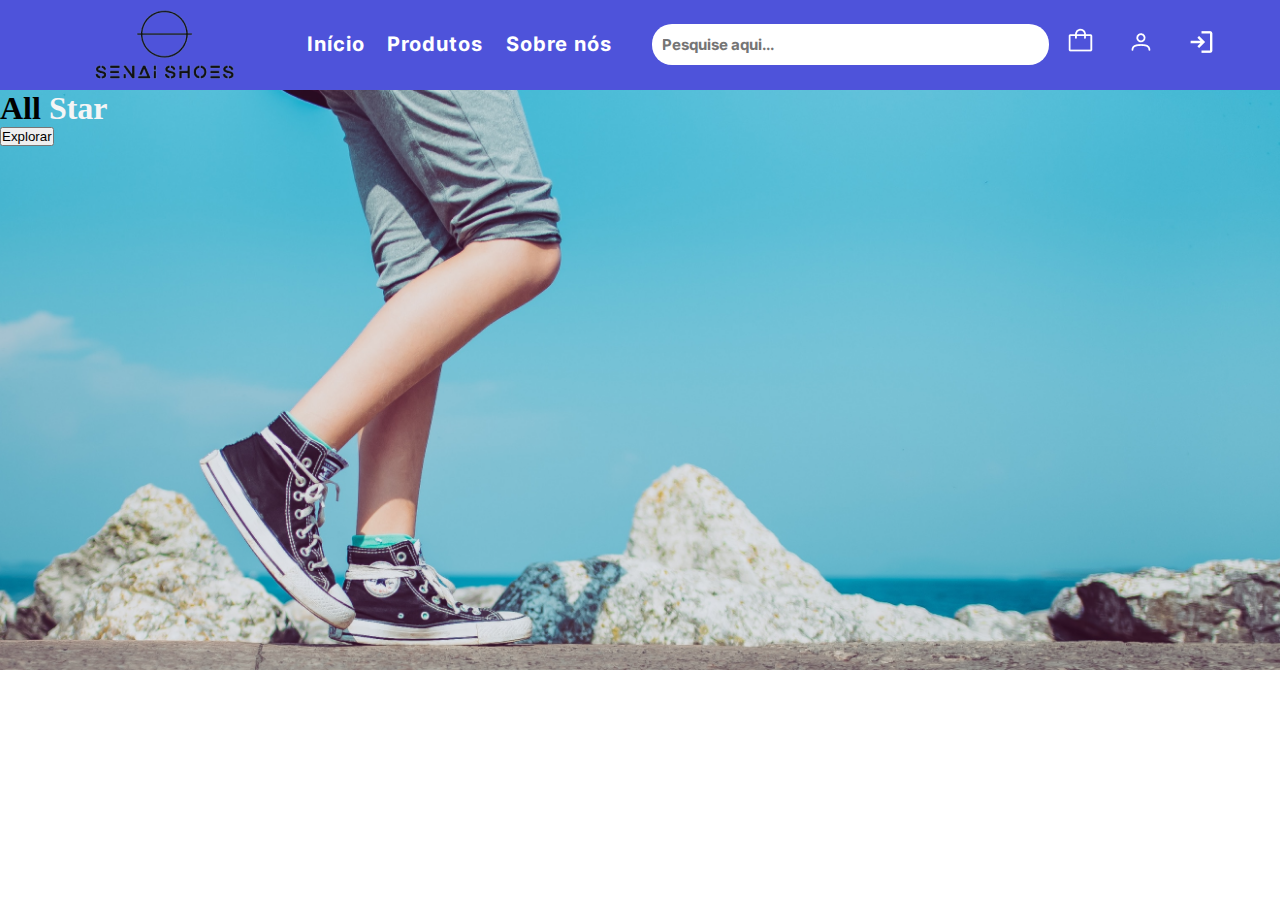
==== index.html @ 7d1ad56b "realizamos o header da pagina" ====
<!DOCTYPE html>
<html lang="pt-BR">

<head>
    <meta charset="UTF-8">
    <meta name="viewport" content="width=device-width, initial-scale=1.0">
    <title>Senai-shoes</title>
    <link rel="stylesheet" href="syle.css">
</head>

<body>
    <header id="header">
        <section class="container-grid header-flex">
            <img src="assets/img/Logo.png" alt="Logo do site Senai_SHOES">
            </div>
            <nav class="links-header">
                <ul class="nav-links">
                    <li><a href="#header">Início</a></li>
                    <li><a href="#produtos">Produtos</a></li>
                    <li><a href="#footer">Sobre nós</a></li>
                </ul>
            </nav>
            <div class="input-search">
                <input type="text" placeholder="Pesquise aqui...">
            </div>

            <nav class="links-header">
                <ul class="nav-icons">
                    <li><a href=""><img src="assets/icons/bag.png" alt="Ícone de sacola de compras"></a></li>
                    <li><a href=""><img src="assets/icons/user.png" alt="Ícone de configurações do usúario"></a></li>
                    <li><a href=""><img src="assets/icons/login.png" alt="Ícone de login para realizar acesso na plataforma"></a></li>
                </ul>
            </nav>
        </section>



    </header>
    <main id="produtos">
        <section class="banner">
<div class="container-grid banner-flex"></div>
<div class="banner-infos">
    <h1>All <span style="color: whitesmoke;"><b>Star</b></span></h1>
    <div class="border-gradient">
        <button class="button-edit">
            Explorar
        </button>
    </div>
</div>
        </section>

    </main>

    <footer id="footer">

    </footer>
</body>

</html>
---- syle.css ----
@font-face {
    font-family: 'font-paragrafo-bold';
    src: url(assets/fonts/Inter/static/Inter-Bold.ttf);
}

@font-face {
    font-family: gont-titulo;
    src: url(assets/fonts/TitilliumWeb/TitilliumWeb-Bold.ttf);
}

/* reset da pagina */

* {
    margin: 0;
    padding: 0;
    box-sizing: border-box;
}

/* configurações genericas que vai fazer o conteúdo ficar preso no site */
.container-grid {
    width: 90%;
    margin: 0 auto;
    max-width: 1200px;
}

/* começando estilização do header */
/* realizar scroll suave na minha página html */
html {
    scroll-behavior: smooth;
}

header {
    background-color: #4E53dA;
    height: 90px;
}

/* header-flex é responsável pela organização dos componentes do header */
.header-flex {
    display: flex;
    align-items: center;
    justify-content: space-between;
}

/* remover a estilização que vem por padrão nos links da ul li */
.links-header ul li {
    /* remove as bolinhas laterais */
    list-style-type: none;
    text-decoration: none;
}

/* realiza a estilização dos links dentro da nossa header */
.links-header .nav-links a {
    /* realiza a remoção do sublinhado dos links */
    text-decoration: none;
    color: white;
    font-family: font-paragrafo-bold;
    font-size: 20px;
    /* realiza o espaçamento interno dos links */
    letter-spacing: 1px;
}

/* Efeito de quando passa o mouse sobre os links o mesmo muda de cor para preto */
.links-header .nav-links a:hover {
    color: black;
    /* tempo para realizar a mudança de cor */
    transition: 0.2s;
}

/* realiza o espaçamento dos links e deixa os mesmos na horizontal */
.nav-links {
    width: 350px;
    display: flex;
    justify-content: space-evenly;
}

/* realiza a estilização do input-search dentro de header
 declarando as fontes, as bordas e a largura 
 */
.input-search input {
    width: 387px;
    height: 41px;
    border-radius: 25px;
    border: none;
    background: none;
    outline: none;
    font-family: font-paragrafo-bold;
    font-size: 15px;
}

/* estilização da cor de fundo do input */
.input-search {
    background-color: white;
    border-radius: 20px;
    padding-left: 10px;
}

/* realiza o espaçamento dos icons e deixa os mesmos na horizontal */
.nav-icons {
    width: 150px;
    display: flex;
    justify-content: space-between;
}

/* MAIN */

.banner {
background-image: url(assets/img/All\ star.png);
height: 580px;
background-repeat: no-repeat;
background-size: cover;
background-position: bottom;
}
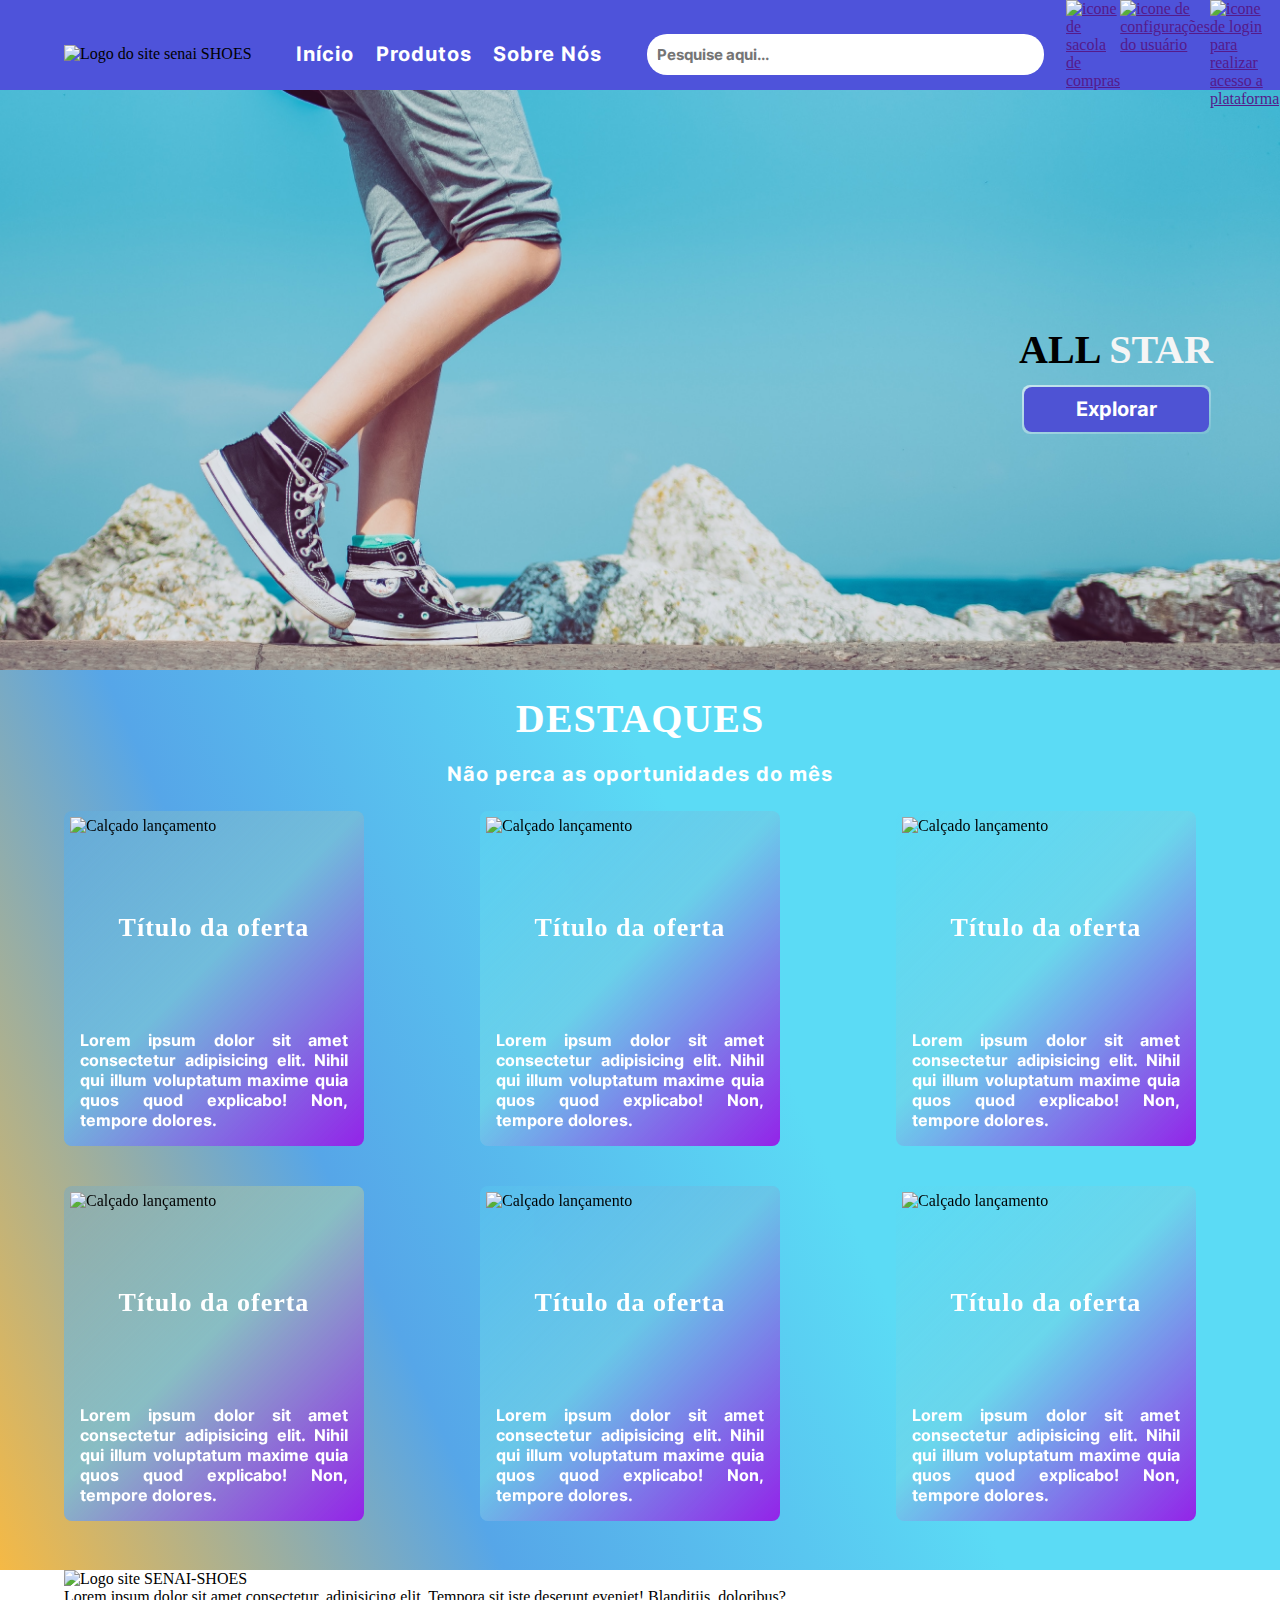
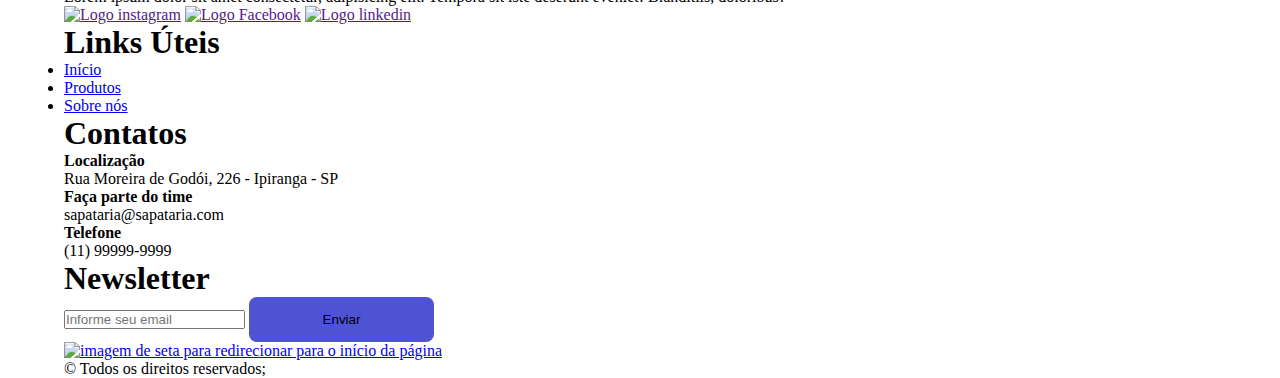
==== commit 0652f137: "alteração na página inicial" ====
--- a/index.html
+++ b/index.html
@@ -4,56 +4,193 @@
 <head>
     <meta charset="UTF-8">
     <meta name="viewport" content="width=device-width, initial-scale=1.0">
+    <meta name="description" content="Sapataria da FORD ">
+    <meta name="Autora:" content="Hellen Moura">
     <title>Senai-shoes</title>
     <link rel="stylesheet" href="syle.css">
 </head>
 
 <body>
-    <header id="header">
+    <header id="header">      
         <section class="container-grid header-flex">
-            <img src="assets/img/Logo.png" alt="Logo do site Senai_SHOES">
+            <div class="logo-header">
+                <img src="assets/img/Senai_Shoes_Logo_1logo-removebg-preview 1.png" alt="Logo do site senai SHOES">
             </div>
+
             <nav class="links-header">
                 <ul class="nav-links">
-                    <li><a href="#header">Início</a></li>
+                    <li><a href="#header">Início </a></li>
                     <li><a href="#produtos">Produtos</a></li>
-                    <li><a href="#footer">Sobre nós</a></li>
+                    <li><a href="#footer">Sobre Nós</a></li>
                 </ul>
             </nav>
+
             <div class="input-search">
                 <input type="text" placeholder="Pesquise aqui...">
             </div>
 
             <nav class="links-header">
-                <ul class="nav-icons">
-                    <li><a href=""><img src="assets/icons/bag.png" alt="Ícone de sacola de compras"></a></li>
-                    <li><a href=""><img src="assets/icons/user.png" alt="Ícone de configurações do usúario"></a></li>
-                    <li><a href=""><img src="assets/icons/login.png" alt="Ícone de login para realizar acesso na plataforma"></a></li>
-                </ul>
+               <ul class="nav-icons">
+                <li><a href=""><img src="assets/icons/ph_bag.png" alt="icone de sacola de compras"></a></li>
+                <li><a href=""><img src="assets/icons/prime_user.png" alt="icone de configurações do usuário"></a></li>
+                <li><a href=""><img src="assets/icons/material-symbols_login.png" alt="icone de login para realizar acesso a plataforma"></a></li>
+               </ul>
             </nav>
         </section>
+    </header>
+    <!-- MAIN -->
+    <main>
+        <section class="banner">
+            <div class="container-grid banner-flex">
+                <div class="banner-info">
+                    <h1> All <span style="color: whitesmoke;"><b>Star</b></span></h1>
+
+                    <div class="border-gradient">
+                        <button class="button-edit">
+                            Explorar
+                        </button>
+                    </div>
+                </div>
+            </div>
+        </section>
+        <!-- Início criação dos cards dentro da main -->
+        <section class="background-ofertas" id="main-produtos">
+            <div class="container-grid tittle-main">
+                <h1 class="news-tittle">
+                    Destaques 
+                </h1>
+                <p class="news-paragrafo">
+                    Não perca as oportunidades do mês
+                </p>
+            </div>
+            <div class="container-grid news-flex">
+                
+                <article class="card">
+                    <div class="info-card">
+                        <img src="assets/img/omar-prestwich-jLEGurepDco-unsplash 7.png" alt="Calçado lançamento">
+
+                        <h2>Título da oferta</h2>
+
+                        <p>Lorem ipsum dolor sit amet consectetur adipisicing elit. Nihil qui illum voluptatum maxime quia quos quod explicabo! Non, tempore dolores.</p>
+                    </div>
+                </article> 
+
+                <article class="card">
+                    <div class="info-card">
+                        <img src="assets/img/omar-prestwich-jLEGurepDco-unsplash 7.png" alt="Calçado lançamento">
+
+                        <h2>Título da oferta</h2>
+
+                        <p>Lorem ipsum dolor sit amet consectetur adipisicing elit. Nihil qui illum voluptatum maxime quia quos quod explicabo! Non, tempore dolores.</p>
+                    </div>
+                </article>
+
+                <article class="card">
+                    <div class="info-card">
+                        <img src="assets/img/omar-prestwich-jLEGurepDco-unsplash 7.png" alt="Calçado lançamento">
+
+                        <h2>Título da oferta</h2>
+
+                        <p>Lorem ipsum dolor sit amet consectetur adipisicing elit. Nihil qui illum voluptatum maxime quia quos quod explicabo! Non, tempore dolores.</p>
+                    </div>
+                </article>
 
 
+                <article class="card">
+                    <div class="info-card">
+                        <img src="assets/img/omar-prestwich-jLEGurepDco-unsplash 7.png" alt="Calçado lançamento">
 
-    </header>
-    <main id="produtos">
-        <section class="banner">
-<div class="container-grid banner-flex"></div>
-<div class="banner-infos">
-    <h1>All <span style="color: whitesmoke;"><b>Star</b></span></h1>
-    <div class="border-gradient">
-        <button class="button-edit">
-            Explorar
-        </button>
-    </div>
-</div>
+                        <h2>Título da oferta</h2>
+
+                        <p>Lorem ipsum dolor sit amet consectetur adipisicing elit. Nihil qui illum voluptatum maxime quia quos quod explicabo! Non, tempore dolores.</p>
+                    </div>
+                </article>
+
+                <article class="card">
+                    <div class="info-card">
+                        <img src="assets/img/omar-prestwich-jLEGurepDco-unsplash 7.png" alt="Calçado lançamento">
+
+                        <h2>Título da oferta</h2>
+
+                        <p>Lorem ipsum dolor sit amet consectetur adipisicing elit. Nihil qui illum voluptatum maxime quia quos quod explicabo! Non, tempore dolores.</p>
+                    </div>
+                </article>
+
+                <article class="card">
+                    <div class="info-card">
+                        <img src="assets/img/omar-prestwich-jLEGurepDco-unsplash 7.png" alt="Calçado lançamento">
+
+                        <h2>Título da oferta</h2>
+
+                        <p>Lorem ipsum dolor sit amet consectetur adipisicing elit. Nihil qui illum voluptatum maxime quia quos quod explicabo! Non, tempore dolores.</p>
+                    </div>
+                </article>
+
+            </div>
         </section>
+    </main>
+    <!-- fim MAIN -->
+    <footer id="footer">
+        <section class="container-grid footer-flex">
+            <!-- criado para englobar informações da logo e links de midias sociais -->
+            <article class="box-01">
+                <img src="assets/img/Senai_Shoes_Logo_1logo-removebg-preview 1.png" alt="Logo site SENAI-SHOES">
 
-    </main>
+                <p>Lorem ipsum dolor sit amet consectetur, adipisicing elit. Tempora sit iste deserunt eveniet! Blanditiis, doloribus?</p>
 
-    <footer id="footer">
+                <div class="midia-box-footer">
+                    <a href=""><img src="assets/icons/mdi_instagram.png" alt="Logo instagram"></a>
+                    <a href=""><img src="assets/icons/ic_outline-facebook.png" alt="Logo Facebook"></a>
+                    <a href=""><img src="assets/icons/mdi_linkedin.png" alt="Logo linkedin"></a>
+                </div>
+            </article>
 
+            <article class="box-02">
+                <h1>
+                    Links Úteis
+                </h1>
+
+                <ul>
+                    <li><a href="#header">Início</a></li>
+                    <li><a href="#main-produtos">Produtos</a></li>
+                    <li><a href="#Footer">Sobre nós</a></li>
+                </ul>
+            </article>
+
+            <article class="box-03">
+                <h1>
+                    Contatos
+                </h1>
+
+                <h4>Localização</h4>
+                <p>Rua Moreira de Godói, 226 - Ipiranga - SP</p>
+
+                <h4>Faça parte do time</h4>
+                <p>sapataria@sapataria.com</p>
+
+                <h4>Telefone</h4>
+                <p>(11) 99999-9999</p>
+            </article>
+            <article class="box-04">
+                <h1>
+                    Newsletter
+                </h1>
+
+                <div class="input-gradient">
+                    <input type="email" placeholder="Informe seu email">
+
+                    <button class="button-footer" type="submit">
+                        Enviar
+                    </button>
+                </div>
+            </article>
+        </section>
+        <div class="container-grid footer-bottom">
+            
+            <a href="#header"> <img src="assets/icons/gg_arrow-up-o.png" alt="imagem de seta para redirecionar para o início da página"></a>
+
+            <p class="copyright">&copy Todos os direitos reservados; </p>
+        </div>
     </footer>
 </body>
-
-</html>+</html>
--- a/syle.css
+++ b/syle.css
@@ -111,3 +111,144 @@
 background-position: bottom;
 }
 
+/* Realizar a estilização de todos os componentes dentro do banner-flex */
+.banner-flex {
+    height: 100%;
+    display: flex;
+    align-items: center;
+    justify-content: flex-end;
+}
+
+/* Realizar a estilização dos componentes dentro da div banner-info */
+.banner-info {
+    width: 200px;
+    height: 130px;
+    display: flex;
+    flex-direction: column;
+    justify-content: space-evenly;
+    align-items: center;
+}
+
+/* Realizando a estilização do titulo all-star */
+.banner-info h1 {
+    font-family: font-titulo-bold;
+    font-size: 40px;
+    text-transform: uppercase;
+}
+
+/* realizando as estilizações do botão, definindo altura, largura, borda e cursor
+alteração para todos os buttons dentro da minha página, pois não definimos nenhuma classe para o botão
+*/
+button {
+    width: 185px;
+    height: 45px;
+    border-radius: 8px;
+    border: none;
+    cursor: pointer;
+    background-color: #4e53d4;
+}
+
+/* Realizar a estilização da borda gradiente do botão */
+.border-gradient{
+    padding: 2px;
+    border-radius: 8px;
+    background-image: linear-gradient(to right bottom, rgba(255, 255, 255, .6), rgba(255, 255, 255, .1));
+}
+
+/* realizar a estilização da fonte do texto do botão */
+.button-edit {
+    font-family: font-paragrafo-bold;
+    font-size: 20px;
+    color: white;
+    font-weight: bold;
+}
+
+
+/* VAMOS REALIZAR A CRIAÇÃO DOS CARDS DA MAIN */
+
+.background-ofertas {
+    height: 900px;
+    background-color: #5BDBF5;
+    background-image: linear-gradient(246deg, rgba(91, 219, 245, 0.60) 0%, #5BDBF5 40.00%, #56A6E8 70.00%, #F5B945 100%);
+    background-position: center;
+    background-size: cover;
+}
+
+.tittle-main {
+    display: flex;
+    flex-direction: column;
+    text-align: center;
+    padding: 25px;
+}
+
+.background-ofertas .news-tittle{
+    color: white;
+    font-family: font-titulo-bold;
+    font-size: 40px;
+    font-weight: bold;
+    text-transform: uppercase;
+    padding-bottom: 20px;
+    letter-spacing: 1px;
+}
+
+.background-ofertas .news-paragrafo {
+    color: white;
+    font-family: font-paragrafo-bold;
+    font-weight: bold;
+    font-size: 20px;
+    letter-spacing: 1px;
+}
+
+/* Realizar estilização dos cards */
+.news-flex {
+    display: flex;
+    flex-wrap: wrap;
+    justify-content: space-between;
+}
+
+/* realizando a estilazação dos cards */
+.card {
+    background-image: linear-gradient(315deg, #9323e8 0%, rgba(124, 208, 225, 0.47) 53.27%, rgba(91, 219, 245, 0.00) 100%); 
+    border-radius: 8px;
+    width: 300px;
+    height: 335px;
+    cursor: pointer;
+    backdrop-filter: blur(1000px);
+    transition: all 0.5s;
+    margin-right: 20px;
+    margin-bottom: 40px;
+}
+
+/* estilização do hover (assim que passa o mouse em cima do card */
+.card:hover {
+    box-shadow: 15px 0px 35px;
+}
+
+/* realiza a estilização dos componentes dentro dos cards */
+.info-card {
+    height: 335px;
+    display: flex;
+    flex-direction: column;
+    justify-content: space-between;
+    padding: 6px;
+}
+
+/* realiza a estilização do h2 dentro dos cards */
+.info-card h2 {
+    font-family: font-titulo-bold;
+    text-align: center;
+    font-weight: bold;
+    color: white;
+    letter-spacing: 1px;
+    font-size: 26px;
+}
+
+/* realiza a estilização do p dentro dos cards */
+.info-card p {
+    font-family: font-paragrafo-bold;
+    font-weight: bold;
+    color: white;
+    text-align: justify;
+    padding: 10px;
+}
+
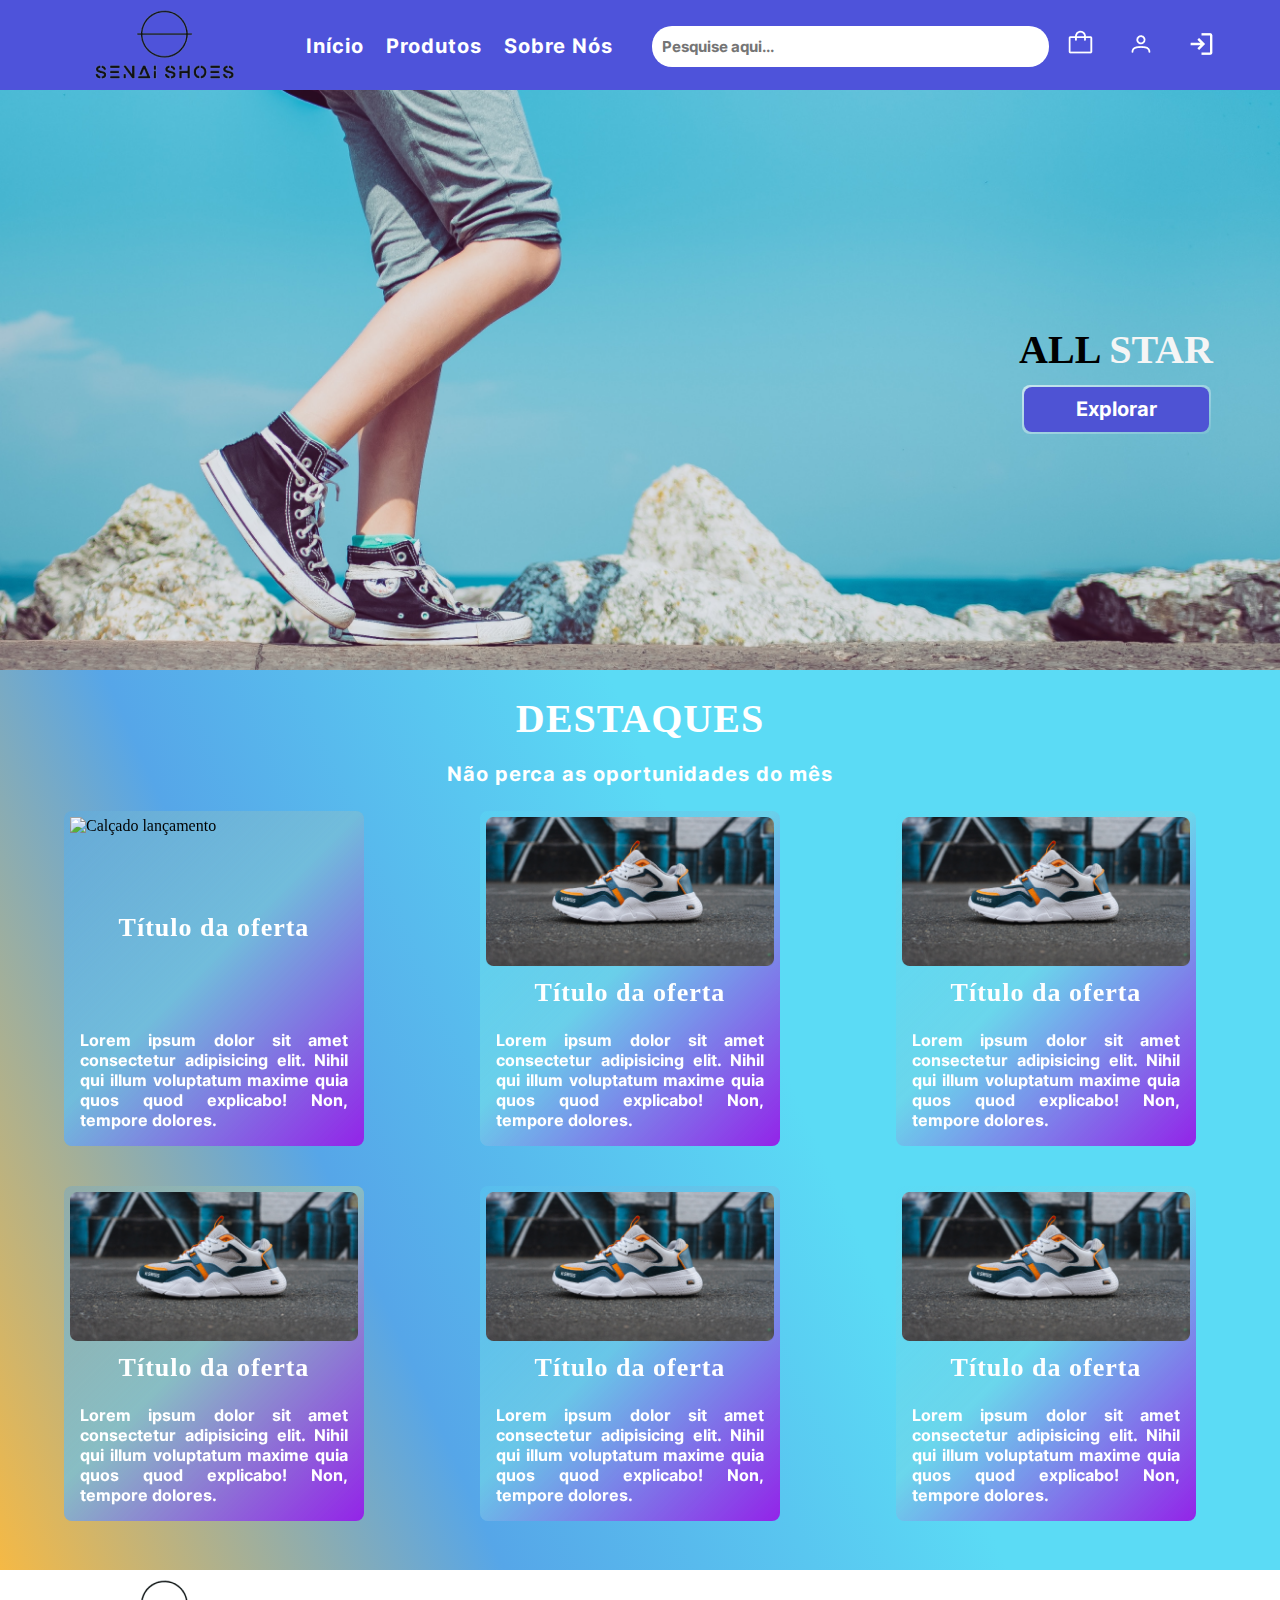
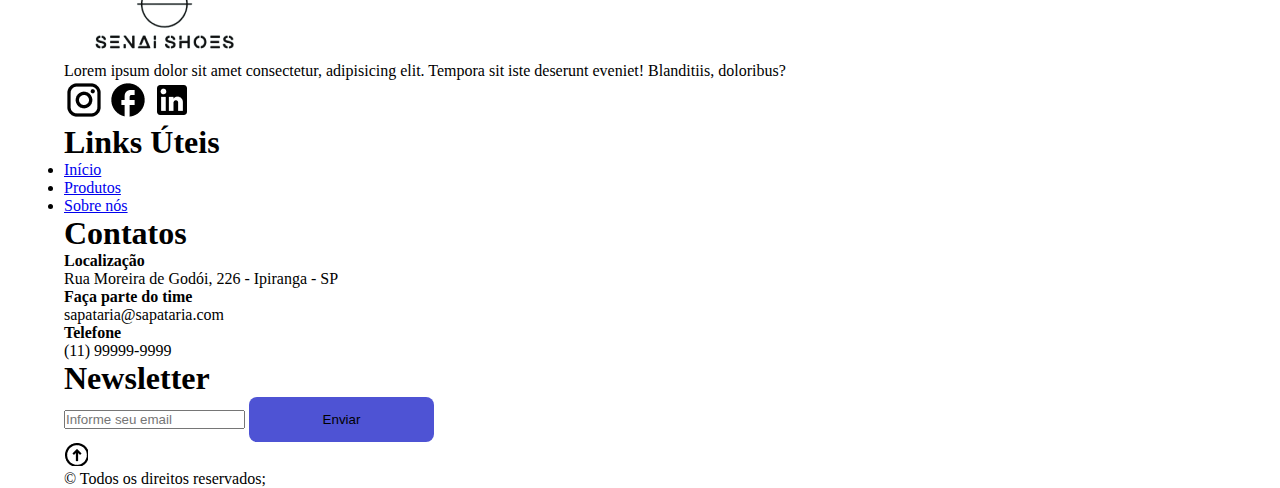
==== commit 9f869068: "atualização imagens" ====
--- a/index.html
+++ b/index.html
@@ -14,7 +14,7 @@
     <header id="header">      
         <section class="container-grid header-flex">
             <div class="logo-header">
-                <img src="assets/img/Senai_Shoes_Logo_1logo-removebg-preview 1.png" alt="Logo do site senai SHOES">
+                <img src="assets/img/Logo.png" alt="Logo do site senai SHOES">
             </div>
 
             <nav class="links-header">
@@ -31,9 +31,9 @@
 
             <nav class="links-header">
                <ul class="nav-icons">
-                <li><a href=""><img src="assets/icons/ph_bag.png" alt="icone de sacola de compras"></a></li>
-                <li><a href=""><img src="assets/icons/prime_user.png" alt="icone de configurações do usuário"></a></li>
-                <li><a href=""><img src="assets/icons/material-symbols_login.png" alt="icone de login para realizar acesso a plataforma"></a></li>
+                <li><a href=""><img src="assets/icons/bag.png" alt="icone de sacola de compras"></a></li>
+                <li><a href=""><img src="assets/icons/user.png" alt="icone de configurações do usuário"></a></li>
+                <li><a href=""><img src="assets/icons/login.png" alt="icone de login para realizar acesso a plataforma"></a></li>
                </ul>
             </nav>
         </section>
@@ -77,7 +77,7 @@
 
                 <article class="card">
                     <div class="info-card">
-                        <img src="assets/img/omar-prestwich-jLEGurepDco-unsplash 7.png" alt="Calçado lançamento">
+                        <img src="assets/img/Tênis.png" alt="Calçado lançamento">
 
                         <h2>Título da oferta</h2>
 
@@ -87,7 +87,7 @@
 
                 <article class="card">
                     <div class="info-card">
-                        <img src="assets/img/omar-prestwich-jLEGurepDco-unsplash 7.png" alt="Calçado lançamento">
+                        <img src="assets/img/Tênis.png" alt="Calçado lançamento">
 
                         <h2>Título da oferta</h2>
 
@@ -98,7 +98,7 @@
 
                 <article class="card">
                     <div class="info-card">
-                        <img src="assets/img/omar-prestwich-jLEGurepDco-unsplash 7.png" alt="Calçado lançamento">
+                        <img src="assets/img/Tênis.png" alt="Calçado lançamento">
 
                         <h2>Título da oferta</h2>
 
@@ -108,7 +108,7 @@
 
                 <article class="card">
                     <div class="info-card">
-                        <img src="assets/img/omar-prestwich-jLEGurepDco-unsplash 7.png" alt="Calçado lançamento">
+                        <img src="assets/img/Tênis.png" alt="Calçado lançamento">
 
                         <h2>Título da oferta</h2>
 
@@ -118,7 +118,7 @@
 
                 <article class="card">
                     <div class="info-card">
-                        <img src="assets/img/omar-prestwich-jLEGurepDco-unsplash 7.png" alt="Calçado lançamento">
+                        <img src="assets/img/Tênis.png" alt="Calçado lançamento">
 
                         <h2>Título da oferta</h2>
 
@@ -134,14 +134,14 @@
         <section class="container-grid footer-flex">
             <!-- criado para englobar informações da logo e links de midias sociais -->
             <article class="box-01">
-                <img src="assets/img/Senai_Shoes_Logo_1logo-removebg-preview 1.png" alt="Logo site SENAI-SHOES">
+                <img src="assets/img/Logo.png" alt="Logo site SENAI-SHOES">
 
                 <p>Lorem ipsum dolor sit amet consectetur, adipisicing elit. Tempora sit iste deserunt eveniet! Blanditiis, doloribus?</p>
 
                 <div class="midia-box-footer">
-                    <a href=""><img src="assets/icons/mdi_instagram.png" alt="Logo instagram"></a>
-                    <a href=""><img src="assets/icons/ic_outline-facebook.png" alt="Logo Facebook"></a>
-                    <a href=""><img src="assets/icons/mdi_linkedin.png" alt="Logo linkedin"></a>
+                    <a href=""><img src="assets/icons/instagram.png" alt="Logo instagram"></a>
+                    <a href=""><img src="assets/icons/facebook.png" alt="Logo Facebook"></a>
+                    <a href=""><img src="assets/icons/linkedin.png" alt="Logo linkedin"></a>
                 </div>
             </article>
 
@@ -187,7 +187,7 @@
         </section>
         <div class="container-grid footer-bottom">
             
-            <a href="#header"> <img src="assets/icons/gg_arrow-up-o.png" alt="imagem de seta para redirecionar para o início da página"></a>
+            <a href="#header"> <img src="assets/icons/arrow-up.png" alt="imagem de seta para redirecionar para o início da página"></a>
 
             <p class="copyright">&copy Todos os direitos reservados; </p>
         </div>
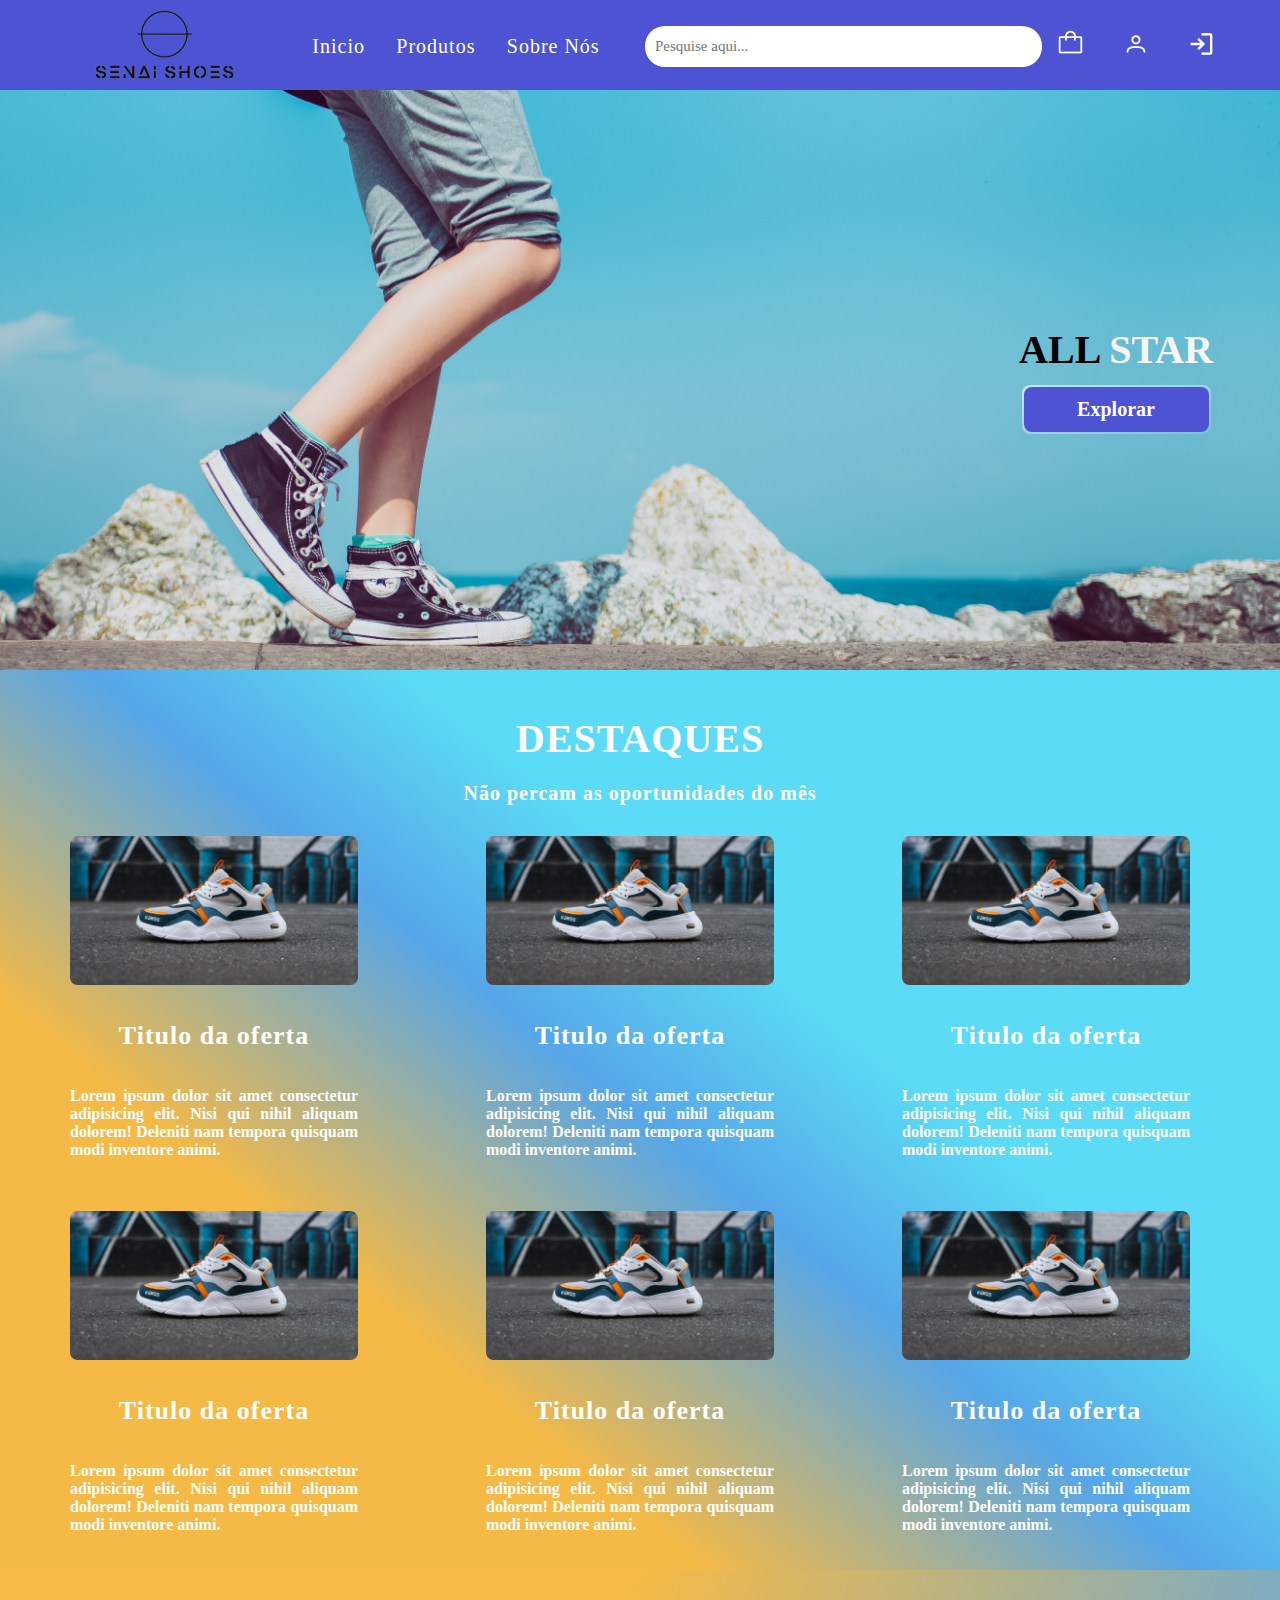
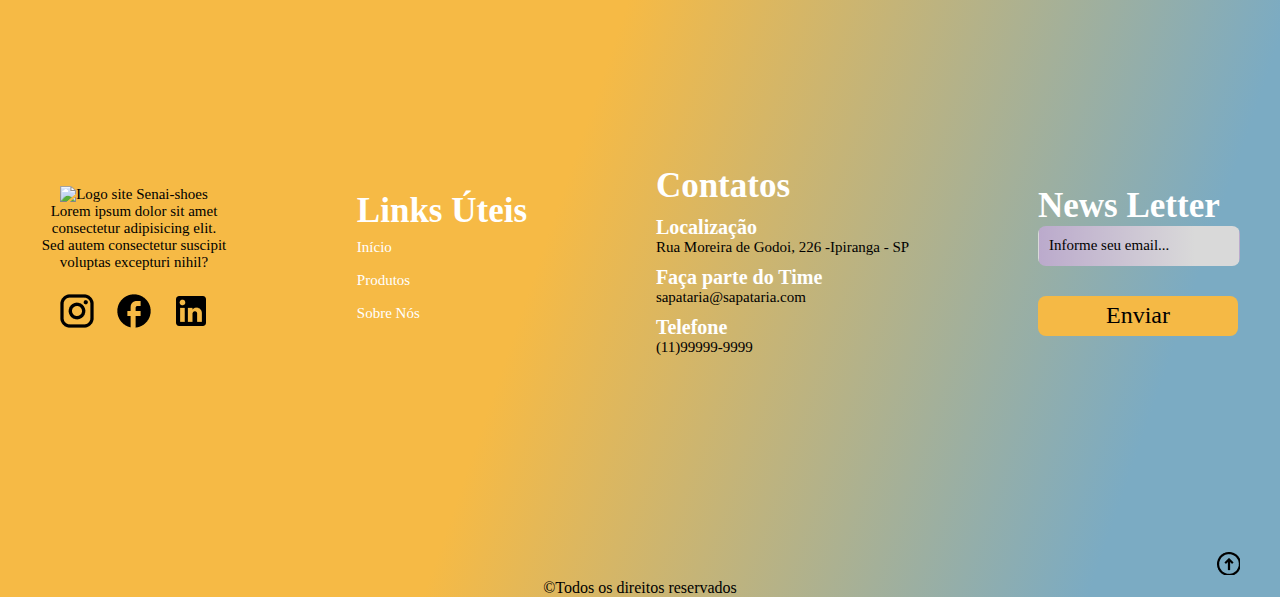
==== commit 662791c1: "alteração no index e css" ====
--- a/index.html
+++ b/index.html
@@ -11,40 +11,42 @@
 </head>
 
 <body>
-    <header id="header">      
+    <header id="header">
         <section class="container-grid header-flex">
             <div class="logo-header">
-                <img src="assets/img/Logo.png" alt="Logo do site senai SHOES">
+                <img src="assets/img/Logo.png " alt="logo do site Senai_Shoes">
             </div>
-
             <nav class="links-header">
                 <ul class="nav-links">
-                    <li><a href="#header">Início </a></li>
+                    <li><a href="#header">Inicio</a></li>
                     <li><a href="#produtos">Produtos</a></li>
                     <li><a href="#footer">Sobre Nós</a></li>
                 </ul>
+
             </nav>
-
             <div class="input-search">
                 <input type="text" placeholder="Pesquise aqui...">
             </div>
+            <nav class="links-header">
+                <ul class="nav-icons">
 
-            <nav class="links-header">
-               <ul class="nav-icons">
-                <li><a href=""><img src="assets/icons/bag.png" alt="icone de sacola de compras"></a></li>
-                <li><a href=""><img src="assets/icons/user.png" alt="icone de configurações do usuário"></a></li>
-                <li><a href=""><img src="assets/icons/login.png" alt="icone de login para realizar acesso a plataforma"></a></li>
-               </ul>
+                    <li><a href=""><img src="assets/icons/bag.png"
+                                alt="icone de login para realizar acesso na plataforma"></a></li>
+                    <li><a href=""><img src="assets/icons/user.png"
+                                alt="icone de login para realizar acesso na plataforma"></a></li>
+                    <li><a href=""><img src="assets/icons/login.png"
+                                alt="icone de login para realizar acesso na plataforma"></a></li>
+                </ul>
             </nav>
         </section>
+
+
     </header>
-    <!-- MAIN -->
     <main>
         <section class="banner">
             <div class="container-grid banner-flex">
                 <div class="banner-info">
-                    <h1> All <span style="color: whitesmoke;"><b>Star</b></span></h1>
-
+                    <h1>ALL <span style="color: whitesmoke;"><b>Star</b></span></h1>
                     <div class="border-gradient">
                         <button class="button-edit">
                             Explorar
@@ -53,144 +55,141 @@
                 </div>
             </div>
         </section>
-        <!-- Início criação dos cards dentro da main -->
+        <!--Inicio criação dos cards dentro da main-->
         <section class="background-ofertas" id="main-produtos">
             <div class="container-grid tittle-main">
                 <h1 class="news-tittle">
-                    Destaques 
+                    Destaques
                 </h1>
                 <p class="news-paragrafo">
-                    Não perca as oportunidades do mês
+                    Não percam as oportunidades do mês
                 </p>
             </div>
-            <div class="container-grid news-flex">
-                
-                <article class="card">
-                    <div class="info-card">
-                        <img src="assets/img/omar-prestwich-jLEGurepDco-unsplash 7.png" alt="Calçado lançamento">
-
-                        <h2>Título da oferta</h2>
-
-                        <p>Lorem ipsum dolor sit amet consectetur adipisicing elit. Nihil qui illum voluptatum maxime quia quos quod explicabo! Non, tempore dolores.</p>
-                    </div>
-                </article> 
-
+            <div class="container-grid news-flex"> <!--pai dos cards-->
                 <article class="card">
                     <div class="info-card">
                         <img src="assets/img/Tênis.png" alt="Calçado lançamento">
+                        <h2>Titulo da oferta</h2>
+                        <p>Lorem ipsum dolor sit amet consectetur adipisicing elit. Nisi qui nihil aliquam dolorem!
+                            Deleniti nam tempora quisquam modi inventore animi.</p>
 
-                        <h2>Título da oferta</h2>
+                    </div>
 
-                        <p>Lorem ipsum dolor sit amet consectetur adipisicing elit. Nihil qui illum voluptatum maxime quia quos quod explicabo! Non, tempore dolores.</p>
+                </article>
+                <article class="card">
+                    <div class="info-card">
+                        <img src="assets/img/Tênis.png" alt="Calçado lançamento">
+                        <h2>Titulo da oferta</h2>
+                        <p>Lorem ipsum dolor sit amet consectetur adipisicing elit. Nisi qui nihil aliquam dolorem!
+                            Deleniti nam tempora quisquam modi inventore animi.</p>
+
+                    </div>
+
+                </article>
+                <article class="card">
+                    <div class="info-card">
+                        <img src="assets/img/Tênis.png" alt="Calçado lançamento">
+                        <h2>Titulo da oferta</h2>
+                        <p>Lorem ipsum dolor sit amet consectetur adipisicing elit. Nisi qui nihil aliquam dolorem!
+                            Deleniti nam tempora quisquam modi inventore animi.</p>
+
+                    </div>
+
+                </article>
+                <article class="card">
+                    <div class="info-card">
+                        <img src="assets/img/Tênis.png" alt="Calçado lançamento">
+                        <h2>Titulo da oferta</h2>
+                        <p>Lorem ipsum dolor sit amet consectetur adipisicing elit. Nisi qui nihil aliquam dolorem!
+                            Deleniti nam tempora quisquam modi inventore animi.</p>
+
+                    </div>
+
+                </article>
+                <article class="card">
+                    <div class="info-card">
+                        <img src="assets/img/Tênis.png" alt="Calçado lançamento">
+                        <h2>Titulo da oferta</h2>
+                        <p>Lorem ipsum dolor sit amet consectetur adipisicing elit. Nisi qui nihil aliquam dolorem!
+                            Deleniti nam tempora quisquam modi inventore animi.</p>
+
+                    </div>
+
+                </article>
+                <article class="card">
+                    <div class="info-card">
+                        <img src="assets/img/Tênis.png" alt="Calçado lançamento">
+                        <h2>Titulo da oferta</h2>
+                        <p>Lorem ipsum dolor sit amet consectetur adipisicing elit. Nisi qui nihil aliquam dolorem!
+                            Deleniti nam tempora quisquam modi inventore animi.</p>
+
+                    </div>
+
+                </article>
+
+            </div>
+
+        </section>
+
+    </main>
+    <!--Fim main-->
+    <footer id="footer">
+        
+            <section class="container-grid footer-flex">
+                <article class="box-01"> <!--criado para englobar informações da logo e links de midias sociais-->
+                    <img src="assets/img/logo.png" alt="Logo site Senai-shoes">
+                    <p>Lorem ipsum dolor sit amet consectetur adipisicing elit. Sed autem consectetur suscipit voluptas
+                        excepturi nihil?</p>
+                    <div class="midia-box-footer">
+                        <a href=""><img src="assets/icons/instagram.png" alt="logo instagran"></a>
+                        <a href=""><img src="assets/icons/facebook.png" alt="logo facebook"></a>
+                        <a href=""><img src="assets/icons/linkedin.png" alt="logo do linkedin"></a>
+
+                    </div>
+
+                </article>
+                <article class="box-02">
+                    <h1>Links Úteis</h1>
+                    <ul>
+                        <li><a href="#header">Início</a></li>
+                        <li><a href="#main-produtos">Produtos</a></li>
+                        <li><a href="#Footer">Sobre Nós</a></li>
+                    </ul>
+
+
+                </article>
+                <article class="box-03">
+                    <h1>Contatos</h1>
+                    <h4>Localização</h4>
+                    <p>Rua Moreira de Godoi, 226 -Ipiranga - SP</p>
+                    <h4>Faça parte do Time</h4>
+                    <p>sapataria@sapataria.com</p>
+                    <h4>Telefone</h4>
+                    <p>(11)99999-9999</p>
+
+                </article>
+                <article class="box-04">
+                    <h1>News Letter</h1>
+                    <div class="input-gradient">
+                        <input type="email" placeholder="Informe seu email...">
+                       
+                    </div>
+                    <div>
+                        <button class="button-footer" type="submit">Enviar</button>
                     </div>
                 </article>
 
-                <article class="card">
-                    <div class="info-card">
-                        <img src="assets/img/Tênis.png" alt="Calçado lançamento">
-
-                        <h2>Título da oferta</h2>
-
-                        <p>Lorem ipsum dolor sit amet consectetur adipisicing elit. Nihil qui illum voluptatum maxime quia quos quod explicabo! Non, tempore dolores.</p>
-                    </div>
-                </article>
+            </section>
+            <div class="container-grid footer-bottom">
+                <a href="#header"> <img src="assets/icons/arrow-up.png"
+                        alt="imagem de seta para direcionar inicio da pagina"></a>
+                <p class="copyright">&copy;Todos os direitos reservados</p>
+            </div>
+        
 
 
-                <article class="card">
-                    <div class="info-card">
-                        <img src="assets/img/Tênis.png" alt="Calçado lançamento">
+    </footer>
 
-                        <h2>Título da oferta</h2>
+</body>
 
-                        <p>Lorem ipsum dolor sit amet consectetur adipisicing elit. Nihil qui illum voluptatum maxime quia quos quod explicabo! Non, tempore dolores.</p>
-                    </div>
-                </article>
-
-                <article class="card">
-                    <div class="info-card">
-                        <img src="assets/img/Tênis.png" alt="Calçado lançamento">
-
-                        <h2>Título da oferta</h2>
-
-                        <p>Lorem ipsum dolor sit amet consectetur adipisicing elit. Nihil qui illum voluptatum maxime quia quos quod explicabo! Non, tempore dolores.</p>
-                    </div>
-                </article>
-
-                <article class="card">
-                    <div class="info-card">
-                        <img src="assets/img/Tênis.png" alt="Calçado lançamento">
-
-                        <h2>Título da oferta</h2>
-
-                        <p>Lorem ipsum dolor sit amet consectetur adipisicing elit. Nihil qui illum voluptatum maxime quia quos quod explicabo! Non, tempore dolores.</p>
-                    </div>
-                </article>
-
-            </div>
-        </section>
-    </main>
-    <!-- fim MAIN -->
-    <footer id="footer">
-        <section class="container-grid footer-flex">
-            <!-- criado para englobar informações da logo e links de midias sociais -->
-            <article class="box-01">
-                <img src="assets/img/Logo.png" alt="Logo site SENAI-SHOES">
-
-                <p>Lorem ipsum dolor sit amet consectetur, adipisicing elit. Tempora sit iste deserunt eveniet! Blanditiis, doloribus?</p>
-
-                <div class="midia-box-footer">
-                    <a href=""><img src="assets/icons/instagram.png" alt="Logo instagram"></a>
-                    <a href=""><img src="assets/icons/facebook.png" alt="Logo Facebook"></a>
-                    <a href=""><img src="assets/icons/linkedin.png" alt="Logo linkedin"></a>
-                </div>
-            </article>
-
-            <article class="box-02">
-                <h1>
-                    Links Úteis
-                </h1>
-
-                <ul>
-                    <li><a href="#header">Início</a></li>
-                    <li><a href="#main-produtos">Produtos</a></li>
-                    <li><a href="#Footer">Sobre nós</a></li>
-                </ul>
-            </article>
-
-            <article class="box-03">
-                <h1>
-                    Contatos
-                </h1>
-
-                <h4>Localização</h4>
-                <p>Rua Moreira de Godói, 226 - Ipiranga - SP</p>
-
-                <h4>Faça parte do time</h4>
-                <p>sapataria@sapataria.com</p>
-
-                <h4>Telefone</h4>
-                <p>(11) 99999-9999</p>
-            </article>
-            <article class="box-04">
-                <h1>
-                    Newsletter
-                </h1>
-
-                <div class="input-gradient">
-                    <input type="email" placeholder="Informe seu email">
-
-                    <button class="button-footer" type="submit">
-                        Enviar
-                    </button>
-                </div>
-            </article>
-        </section>
-        <div class="container-grid footer-bottom">
-            
-            <a href="#header"> <img src="assets/icons/arrow-up.png" alt="imagem de seta para redirecionar para o início da página"></a>
-
-            <p class="copyright">&copy Todos os direitos reservados; </p>
-        </div>
-    </footer>
-</body>
 </html>
--- a/syle.css
+++ b/syle.css
@@ -1,254 +1,360 @@
 @font-face {
     font-family: 'font-paragrafo-bold';
-    src: url(assets/fonts/Inter/static/Inter-Bold.ttf);
-}
-
+    src: url(assets/fontes/inter/static/Inter-Bold.ttf);
+}
 @font-face {
-    font-family: gont-titulo;
-    src: url(assets/fonts/TitilliumWeb/TitilliumWeb-Bold.ttf);
-}
-
-/* reset da pagina */
-
-* {
+    font-family: 'font-titulo';
+    src: url(assets/fontes/titiliumweb/TitilliumWeb-Bold.ttf);
+}
+
+/* reset da pagina  */
+*{
     margin: 0;
     padding: 0;
     box-sizing: border-box;
 }
 
-/* configurações genericas que vai fazer o conteúdo ficar preso no site */
+/* configuração genericas que vai fazer conteudo  */
 .container-grid {
     width: 90%;
     margin: 0 auto;
     max-width: 1200px;
 }
-
 /* começando estilização do header */
-/* realizar scroll suave na minha página html */
-html {
+/* realizar scroll suave na minha pagina html */
+html{
     scroll-behavior: smooth;
 }
-
-header {
-    background-color: #4E53dA;
+header{
+    background-color: #4e53d4;
     height: 90px;
 }
 
-/* header-flex é responsável pela organização dos componentes do header */
-.header-flex {
-    display: flex;
-    align-items: center;
-    justify-content: space-between;
-}
-
-/* remover a estilização que vem por padrão nos links da ul li */
-.links-header ul li {
-    /* remove as bolinhas laterais */
-    list-style-type: none;
-    text-decoration: none;
-}
-
-/* realiza a estilização dos links dentro da nossa header */
+/*header-fles é responsavel pela organização dos componentes do header */
+.header-flex{
+    display: flex;
+    align-items: center;
+    justify-content: space-between;
+    
+}
+/* remover a estilização que vem por padrao nos links da ul li  */
+.links-header ul li{
+    list-style-type: none; 
+    text-decoration: none;/*remove as bolinhas laterais*/
+}
+/* realiza a estilização dos links dentro da nossa header  */
 .links-header .nav-links a {
-    /* realiza a remoção do sublinhado dos links */
-    text-decoration: none;
-    color: white;
-    font-family: font-paragrafo-bold;
-    font-size: 20px;
-    /* realiza o espaçamento interno dos links */
-    letter-spacing: 1px;
-}
-
-/* Efeito de quando passa o mouse sobre os links o mesmo muda de cor para preto */
-.links-header .nav-links a:hover {
-    color: black;
-    /* tempo para realizar a mudança de cor */
-    transition: 0.2s;
-}
-
-/* realiza o espaçamento dos links e deixa os mesmos na horizontal */
-.nav-links {
+    text-decoration: none;      /* realiza a remoção do sublinhado dos links */
+    color: white;
+    font-family: font-paragrafo-bold;
+    font-size: 20px;
+    letter-spacing: 1px;     /*realiza o espaçamento interno dos links*/
+
+}
+.links-header .nav-links a:hover{ /* efeito de quando passa o mause sobre os links o mesmo muda de cor para preto*/
+    color: black;
+    transition: 0.2s; /* tempo para realizar mudança de cor*/
+}
+.nav-links{  /*realiza oespaçamento dos links e deixa os mesmos na horizontal*/
     width: 350px;
     display: flex;
     justify-content: space-evenly;
-}
-
-/* realiza a estilização do input-search dentro de header
- declarando as fontes, as bordas e a largura 
- */
-.input-search input {
+    
+}
+.input-search input{  /* realiza a estilização do input-search dentro do header declarando as fontes, bordas, largura e altura*/
     width: 387px;
     height: 41px;
-    border-radius: 25px;
+    border-radius: 20px;
     border: none;
     background: none;
     outline: none;
     font-family: font-paragrafo-bold;
     font-size: 15px;
-}
-
-/* estilização da cor de fundo do input */
-.input-search {
+
+
+}
+.input-search{ /* realização da cor de fundo do input*/
     background-color: white;
     border-radius: 20px;
     padding-left: 10px;
 }
-
-/* realiza o espaçamento dos icons e deixa os mesmos na horizontal */
-.nav-icons {
-    width: 150px;
-    display: flex;
-    justify-content: space-between;
-}
-
-/* MAIN */
-
-.banner {
-background-image: url(assets/img/All\ star.png);
-height: 580px;
-background-repeat: no-repeat;
-background-size: cover;
-background-position: bottom;
-}
-
-/* Realizar a estilização de todos os componentes dentro do banner-flex */
-.banner-flex {
+.nav-icons{ /*realiza oespaçamento dos icons e deixa os mesmos na horizontal*/
+    width: 160px;
+    display: flex;
+    justify-content: space-between;
+
+}
+/* main  */
+.banner{
+    background-image: url(assets/img/banner.png); /* Realizar a criação do banner de fund, utilizamos a imagem no css para realizar a estilização direta da imagem */
+    height: 580px;
+    background-repeat: no-repeat;
+    background-size: cover;
+    background-position: bottom;
+}
+ .banner-flex{  /*realiza a estilização de todos os componentes dentro do banner */
     height: 100%;
     display: flex;
     align-items: center;
     justify-content: flex-end;
-}
-
-/* Realizar a estilização dos componentes dentro da div banner-info */
-.banner-info {
+
+}
+.banner-info{ /* realizar a estilização dos componentes ddentro da div banner-info*/
     width: 200px;
     height: 130px;
     display: flex;
     flex-direction: column;
     justify-content: space-evenly;
     align-items: center;
-}
-
-/* Realizando a estilização do titulo all-star */
-.banner-info h1 {
-    font-family: font-titulo-bold;
+
+}
+.banner-info h1{ /*realizando a estilização do titulo all-star*/
+    font-family: font-paragrafo-bold ;
     font-size: 40px;
     text-transform: uppercase;
-}
-
-/* realizando as estilizações do botão, definindo altura, largura, borda e cursor
-alteração para todos os buttons dentro da minha página, pois não definimos nenhuma classe para o botão
-*/
-button {
+    
+
+}
+button{  /* realizando as estilizações do botão definindo altura, largura, borda e cursor alteração para todos os buttons dentro da minha página, pois nao definimos nenhuma classe para o botão*/
     width: 185px;
     height: 45px;
     border-radius: 8px;
     border: none;
     cursor: pointer;
     background-color: #4e53d4;
-}
-
-/* Realizar a estilização da borda gradiente do botão */
-.border-gradient{
+
+
+}
+.border-gradient{ /*realizar a estilização da borda gradiente do botão*/
     padding: 2px;
     border-radius: 8px;
     background-image: linear-gradient(to right bottom, rgba(255, 255, 255, .6), rgba(255, 255, 255, .1));
-}
-
-/* realizar a estilização da fonte do texto do botão */
-.button-edit {
-    font-family: font-paragrafo-bold;
-    font-size: 20px;
-    color: white;
-    font-weight: bold;
-}
-
-
-/* VAMOS REALIZAR A CRIAÇÃO DOS CARDS DA MAIN */
-
-.background-ofertas {
+    
+}
+.button-edit{  /*realizar a estilização da fonte do texto do botão*/
+    font-family: font-paragrafo-bold;
+    font-size: 20px;
+    color: white;
+    font-weight: bold;
+}
+/*vamos realizas estilização dos cards da mais*/
+.background-ofertas{
     height: 900px;
-    background-color: #5BDBF5;
-    background-image: linear-gradient(246deg, rgba(91, 219, 245, 0.60) 0%, #5BDBF5 40.00%, #56A6E8 70.00%, #F5B945 100%);
+    background-color: #5bdbf5;
+    background-image: linear-gradient(219deg, rgba(91, 219, 245, 0.60) -0.58%, #5BDBF5 36.55%, #56A6E8 49.81%, #F5B945 70.71%);
     background-position: center;
     background-size: cover;
-}
-
-.tittle-main {
+
+}
+.tittle-main{
     display: flex;
     flex-direction: column;
     text-align: center;
     padding: 25px;
 }
-
 .background-ofertas .news-tittle{
     color: white;
     font-family: font-titulo-bold;
     font-size: 40px;
     font-weight: bold;
     text-transform: uppercase;
-    padding-bottom: 20px;
+    padding: 20px;
     letter-spacing: 1px;
-}
-
-.background-ofertas .news-paragrafo {
+
+}
+.background-ofertas .news-paragrafo{
     color: white;
     font-family: font-paragrafo-bold;
     font-weight: bold;
     font-size: 20px;
     letter-spacing: 1px;
 }
-
 /* Realizar estilização dos cards */
-.news-flex {
+.news-flex{
     display: flex;
     flex-wrap: wrap;
     justify-content: space-between;
-}
-
-/* realizando a estilazação dos cards */
-.card {
-    background-image: linear-gradient(315deg, #9323e8 0%, rgba(124, 208, 225, 0.47) 53.27%, rgba(91, 219, 245, 0.00) 100%); 
+    
+}
+.card{
+    background-color: linear-gradient(229deg, #56A7E8 4.42%, #509DB0 55.05%, #A0AF9D 76.82%);
     border-radius: 8px;
     width: 300px;
     height: 335px;
     cursor: pointer;
-    backdrop-filter: blur(1000px);
     transition: all 0.5s;
+    margin-bottom: 40px;
     margin-right: 20px;
-    margin-bottom: 40px;
-}
-
-/* estilização do hover (assim que passa o mouse em cima do card */
-.card:hover {
+
+
+}
+.card:hover{
     box-shadow: 15px 0px 35px;
 }
-
-/* realiza a estilização dos componentes dentro dos cards */
-.info-card {
+.info-card{ /*realiza a estilização dentro dos cards*/
     height: 335px;
     display: flex;
     flex-direction: column;
     justify-content: space-between;
     padding: 6px;
-}
-
-/* realiza a estilização do h2 dentro dos cards */
-.info-card h2 {
+
+}
+.info-card h2{ /*realiza a estilização do h2 dentro dos cards*/
     font-family: font-titulo-bold;
     text-align: center;
     font-weight: bold;
     color: white;
     letter-spacing: 1px;
     font-size: 26px;
-}
-
-/* realiza a estilização do p dentro dos cards */
-.info-card p {
-    font-family: font-paragrafo-bold;
+
+}
+.info-card p{  /*realiza a estilização do p dentro dos cards*/
+    font-family:font-paragrafo-bold ;
     font-weight: bold;
     color: white;
     text-align: justify;
-    padding: 10px;
-}
-
+    
+} /*vamos começar as configurações footer, definindo a imagem de fundo do footer*/
+footer{
+    background-image: linear-gradient(289deg, #7BABC3 12.82%, #F6BA45 57.3%, #F6BA45 100%);
+    
+}
+.footer-flex{ /*usado para definir altura e largura e tbem utilizado para posicionar os elementos no footer-flex*/
+    height: 581px;
+    width: 100%;
+    display: flex;
+    align-items: center;
+    flex-direction: row;
+    justify-content: space-between;
+    
+}
+/*definir estilos dos titulos*/
+article h1{
+    color: white;
+    font-family: font-titulo-bold;
+    font-size: 35px;
+
+}
+.box-03 h4{ /*definindo padrao de texto do contatos*/
+    color: white;
+    font-family: font-titulo-bold;
+    font-size: 20px;
+    margin-top: 10px;
+
+}
+.box-01{ /*realiza estilização do box-01, utilizando propriedades de alimentos e estilizando o paragrafo*/
+    width: 188PX;
+    height: 255PX;
+    display: flex;
+    justify-content: center;
+    flex-direction: column;
+    align-items: center;
+    text-align: center;
+    font-family: font-paragrado-bold;
+    font-size: 15px;
+  
+}
+.midia-box-footer{  /*realiza o espaçamento dos icons dentro da box-01*/
+    width: 188px;
+    display: flex;
+    justify-content: space-evenly;
+    padding-top: 20px;
+
+}
+.box-02 ul{
+    height: 100px;
+    font-family: font-paragrafo-bold;
+    font-size: 15px;
+    display: flex;
+    justify-content: space-around;
+    flex-direction: column;
+    list-style-type: none;
+
+}
+.box-02 li a{
+    color: white;
+    text-decoration: none;
+    
+
+}
+.box-02 li a:hover{
+    transition: all 0.5s;
+    color: black;
+
+}
+.box-03 h4{ /*definindo padrao de texto do contatos*/
+    color: white;
+    font-family: font-titulo-bold;
+    font-size: 20px;
+    margin-top: 10px;
+
+}
+.box-03 p{
+    color: black;
+    font-family: font-paragrafo-bold;
+    font-size: 15px;
+
+}
+.input-gradient{
+    height: 40px;
+    width: 100%;
+    border-radius: 8px;
+    background-image: linear-gradient(90deg, #BAC 0%, #D9D9D9 77.98%);
+    border: 1px solid transparent;
+    
+}
+.box-04 .input-gradient input{
+    padding-left: 10px;
+    color: white;
+    background: transparent;
+    width: 200px;
+    height: 100%;
+    border: none;
+    border-radius: 8px;
+    outline: none;
+    
+
+
+}
+.box-04 input::placeholder{
+    color: black;
+    font-family: font-paragrafo-bold;
+    font-size: 15px;
+}
+.box-04 button{
+    height: 40px;
+    width: 200px;
+    background-color: #f5b945;
+    color: black;
+    font-family: font-titulo-bold;
+    font-size: 24px;
+    border-radius: 8px;
+    margin-top: 30px;
+    
+}
+.input-gradient{
+    display: flex;
+    flex-direction: column;
+    justify-content: space-around;
+}
+.footer-bottom{
+    display: flex;
+    flex-direction: column;
+    justify-content: center;
+    width: 100%;
+    height: 46px;
+
+}
+.footer-bottom a{
+    align-self: flex-end;
+
+}
+.copyright{
+    color: black;
+    font-family: font-paragrafo-bold;
+    align-self: center;
+}
+
+@media screen {
+    
+}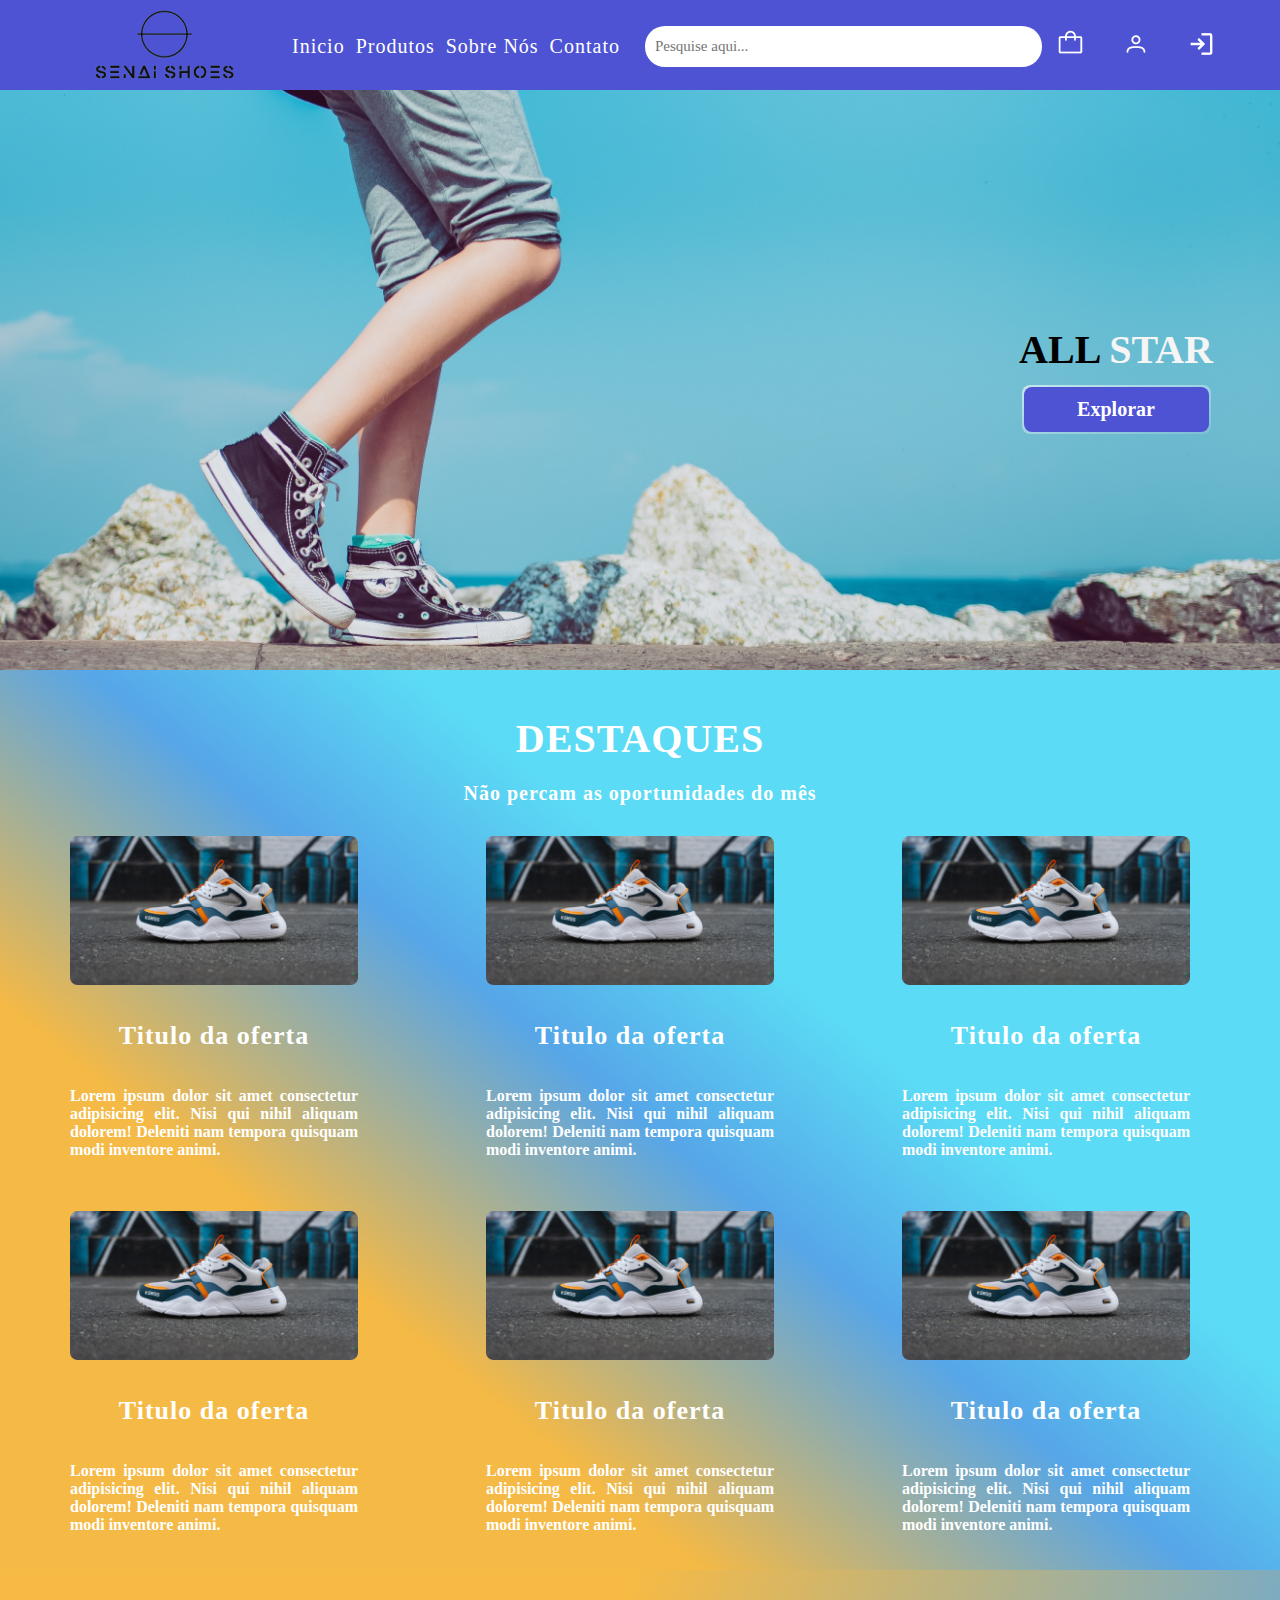
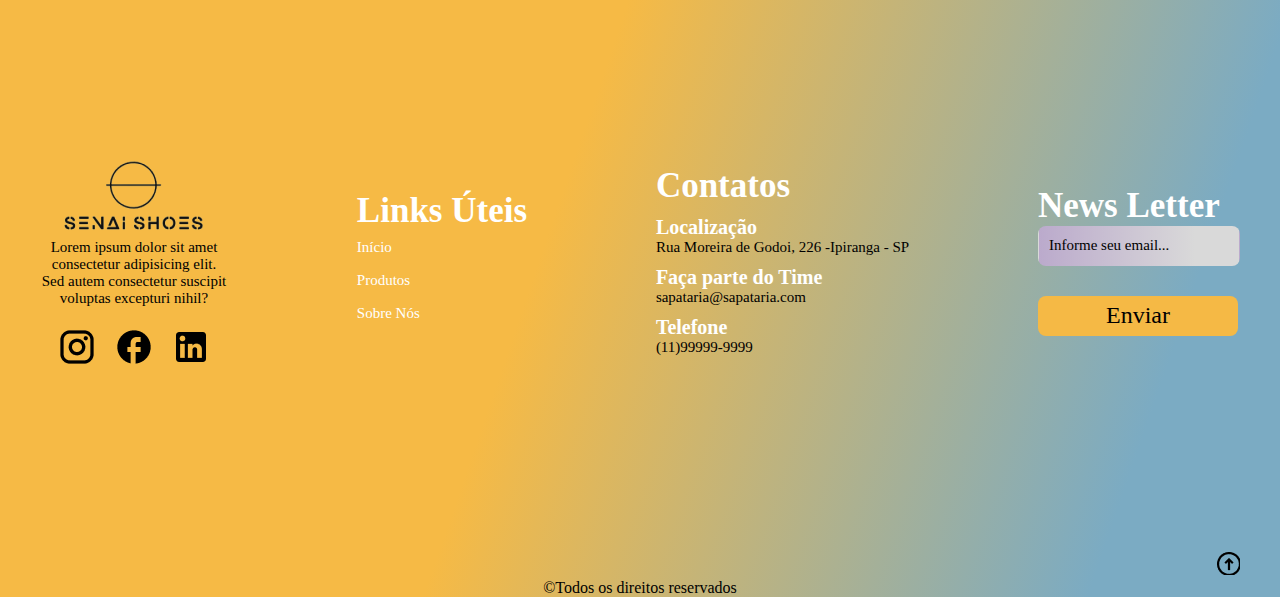
==== commit be71605a: "realização do formulário na página contato" ====
--- a/index.html
+++ b/index.html
@@ -21,6 +21,7 @@
                     <li><a href="#header">Inicio</a></li>
                     <li><a href="#produtos">Produtos</a></li>
                     <li><a href="#footer">Sobre Nós</a></li>
+                    <li><a href="./pages/contato.html">Contato</a></li>
                 </ul>
 
             </nav>
@@ -39,8 +40,6 @@
                 </ul>
             </nav>
         </section>
-
-
     </header>
     <main>
         <section class="banner">
@@ -56,7 +55,7 @@
             </div>
         </section>
         <!--Inicio criação dos cards dentro da main-->
-        <section class="background-ofertas" id="main-produtos">
+        <section class="background-ofertas" id="produtos">
             <div class="container-grid tittle-main">
                 <h1 class="news-tittle">
                     Destaques
@@ -134,62 +133,62 @@
     </main>
     <!--Fim main-->
     <footer id="footer">
-        
-            <section class="container-grid footer-flex">
-                <article class="box-01"> <!--criado para englobar informações da logo e links de midias sociais-->
-                    <img src="assets/img/logo.png" alt="Logo site Senai-shoes">
-                    <p>Lorem ipsum dolor sit amet consectetur adipisicing elit. Sed autem consectetur suscipit voluptas
-                        excepturi nihil?</p>
-                    <div class="midia-box-footer">
-                        <a href=""><img src="assets/icons/instagram.png" alt="logo instagran"></a>
-                        <a href=""><img src="assets/icons/facebook.png" alt="logo facebook"></a>
-                        <a href=""><img src="assets/icons/linkedin.png" alt="logo do linkedin"></a>
 
-                    </div>
+        <section class="container-grid footer-flex">
+            <article class="box-01"> <!--criado para englobar informações da logo e links de midias sociais-->
+                <img src="assets/img/Logo.png" alt="Logo site Senai-shoes">
+                <p>Lorem ipsum dolor sit amet consectetur adipisicing elit. Sed autem consectetur suscipit voluptas
+                    excepturi nihil?</p>
+                <div class="midia-box-footer">
+                    <a href=""><img src="assets/icons/instagram.png" alt="logo instagran"></a>
+                    <a href=""><img src="assets/icons/facebook.png" alt="logo facebook"></a>
+                    <a href=""><img src="assets/icons/linkedin.png" alt="logo do linkedin"></a>
 
-                </article>
-                <article class="box-02">
-                    <h1>Links Úteis</h1>
-                    <ul>
-                        <li><a href="#header">Início</a></li>
-                        <li><a href="#main-produtos">Produtos</a></li>
-                        <li><a href="#Footer">Sobre Nós</a></li>
-                    </ul>
+                </div>
+
+            </article>
+            <article class="box-02">
+                <h1>Links Úteis</h1>
+                <ul>
+                    <li><a href="#header">Início</a></li>
+                    <li><a href="#main-produtos">Produtos</a></li>
+                    <li><a href="#Footer">Sobre Nós</a></li>
+                </ul>
 
 
-                </article>
-                <article class="box-03">
-                    <h1>Contatos</h1>
-                    <h4>Localização</h4>
-                    <p>Rua Moreira de Godoi, 226 -Ipiranga - SP</p>
-                    <h4>Faça parte do Time</h4>
-                    <p>sapataria@sapataria.com</p>
-                    <h4>Telefone</h4>
-                    <p>(11)99999-9999</p>
+            </article>
+            <article class="box-03">
+                <h1>Contatos</h1>
+                <h4>Localização</h4>
+                <p>Rua Moreira de Godoi, 226 -Ipiranga - SP</p>
+                <h4>Faça parte do Time</h4>
+                <p>sapataria@sapataria.com</p>
+                <h4>Telefone</h4>
+                <p>(11)99999-9999</p>
 
-                </article>
-                <article class="box-04">
-                    <h1>News Letter</h1>
-                    <div class="input-gradient">
-                        <input type="email" placeholder="Informe seu email...">
-                       
-                    </div>
-                    <div>
-                        <button class="button-footer" type="submit">Enviar</button>
-                    </div>
-                </article>
+            </article>
+            <article class="box-04">
+                <h1>News Letter</h1>
+                <div class="input-gradient">
+                    <input type="email" placeholder="Informe seu email...">
 
-            </section>
-            <div class="container-grid footer-bottom">
-                <a href="#header"> <img src="assets/icons/arrow-up.png"
-                        alt="imagem de seta para direcionar inicio da pagina"></a>
-                <p class="copyright">&copy;Todos os direitos reservados</p>
-            </div>
-        
+                </div>
+                <div>
+                    <button class="button-footer" type="submit">Enviar</button>
+                </div>
+            </article>
+
+        </section>
+        <div class="container-grid footer-bottom">
+            <a href="#header"> <img src="assets/icons/arrow-up.png"
+                    alt="imagem de seta para direcionar inicio da pagina"></a>
+            <p class="copyright">&copy;Todos os direitos reservados</p>
+        </div>
+
 
 
     </footer>
 
 </body>
 
-</html>
+</html>